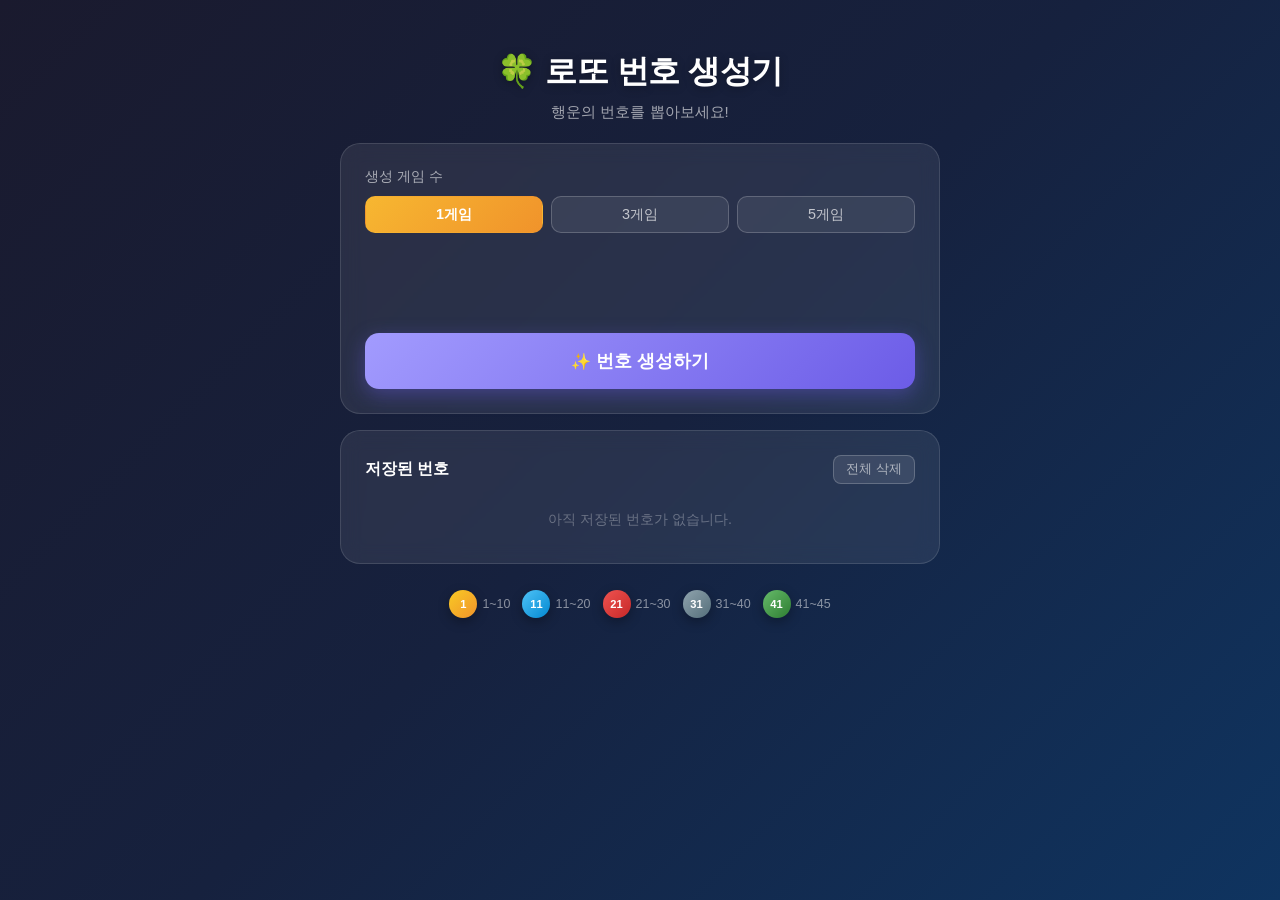
==== index.html @ 77b5044b "Add lotto number generator web app - Korean lotto style with color-coded balls (1-10 yellow, 11-20 b" ====
<!DOCTYPE html>
<html lang="ko">
<head>
  <meta charset="utf-8">
  <meta name="viewport" content="width=device-width, initial-scale=1">
  <title>로또 번호 생성기</title>
  <link rel="stylesheet" href="style.css">
</head>
<body>
  <div class="container">
    <header>
      <h1>🍀 로또 번호 생성기</h1>
      <p class="subtitle">행운의 번호를 뽑아보세요!</p>
    </header>

    <div class="card main-card">
      <div class="round-select">
        <label for="roundCount">생성 게임 수</label>
        <div class="round-buttons">
          <button class="round-btn active" data-count="1">1게임</button>
          <button class="round-btn" data-count="3">3게임</button>
          <button class="round-btn" data-count="5">5게임</button>
        </div>
      </div>

      <div id="result-area"></div>

      <button id="generateBtn" class="generate-btn">
        <span class="btn-icon">✨</span> 번호 생성하기
      </button>
    </div>

    <div class="card history-card">
      <div class="history-header">
        <h2>저장된 번호</h2>
        <button id="clearBtn" class="clear-btn">전체 삭제</button>
      </div>
      <div id="historyArea">
        <p class="empty-msg">아직 저장된 번호가 없습니다.</p>
      </div>
    </div>

    <div class="legend">
      <span class="legend-item"><span class="ball ball-yellow">1</span> 1~10</span>
      <span class="legend-item"><span class="ball ball-blue">11</span> 11~20</span>
      <span class="legend-item"><span class="ball ball-red">21</span> 21~30</span>
      <span class="legend-item"><span class="ball ball-gray">31</span> 31~40</span>
      <span class="legend-item"><span class="ball ball-green">41</span> 41~45</span>
    </div>
  </div>

  <script src="main.js"></script>
</body>
</html>
---- style.css ----
* {
  box-sizing: border-box;
  margin: 0;
  padding: 0;
}

body {
  font-family: 'Segoe UI', 'Apple SD Gothic Neo', sans-serif;
  background: linear-gradient(135deg, #1a1a2e 0%, #16213e 50%, #0f3460 100%);
  min-height: 100vh;
  padding: 20px;
  color: #fff;
}

.container {
  max-width: 600px;
  margin: 0 auto;
}

header {
  text-align: center;
  padding: 30px 0 20px;
}

header h1 {
  font-size: 2rem;
  font-weight: 800;
  letter-spacing: -0.5px;
  text-shadow: 0 2px 10px rgba(0,0,0,0.3);
}

.subtitle {
  margin-top: 8px;
  color: rgba(255,255,255,0.6);
  font-size: 0.95rem;
}

.card {
  background: rgba(255,255,255,0.08);
  backdrop-filter: blur(10px);
  border: 1px solid rgba(255,255,255,0.12);
  border-radius: 20px;
  padding: 24px;
  margin-bottom: 16px;
}

/* 게임 수 선택 */
.round-select {
  margin-bottom: 20px;
}

.round-select label {
  display: block;
  font-size: 0.85rem;
  color: rgba(255,255,255,0.6);
  margin-bottom: 10px;
}

.round-buttons {
  display: flex;
  gap: 8px;
}

.round-btn {
  flex: 1;
  padding: 8px 0;
  background: rgba(255,255,255,0.08);
  border: 1px solid rgba(255,255,255,0.2);
  border-radius: 10px;
  color: rgba(255,255,255,0.7);
  font-size: 0.9rem;
  cursor: pointer;
  transition: all 0.2s;
}

.round-btn:hover {
  background: rgba(255,255,255,0.15);
}

.round-btn.active {
  background: linear-gradient(135deg, #f7b731, #f0932b);
  border-color: transparent;
  color: #fff;
  font-weight: 700;
}

/* 결과 영역 */
#result-area {
  min-height: 60px;
  margin-bottom: 20px;
}

.game-row {
  display: flex;
  align-items: center;
  gap: 10px;
  margin-bottom: 14px;
}

.game-label {
  font-size: 0.8rem;
  color: rgba(255,255,255,0.5);
  min-width: 36px;
}

.balls-wrap {
  display: flex;
  gap: 8px;
  flex-wrap: wrap;
}

/* 번호 공 */
.ball {
  width: 46px;
  height: 46px;
  border-radius: 50%;
  display: inline-flex;
  justify-content: center;
  align-items: center;
  font-size: 1rem;
  font-weight: 800;
  box-shadow: 0 4px 12px rgba(0,0,0,0.3);
  transition: transform 0.2s;
}

.ball:hover {
  transform: scale(1.1);
}

.ball-yellow { background: linear-gradient(135deg, #f9ca24, #f0932b); color: #fff; }
.ball-blue   { background: linear-gradient(135deg, #4fc3f7, #0288d1); color: #fff; }
.ball-red    { background: linear-gradient(135deg, #ef5350, #c62828); color: #fff; }
.ball-gray   { background: linear-gradient(135deg, #90a4ae, #546e7a); color: #fff; }
.ball-green  { background: linear-gradient(135deg, #66bb6a, #2e7d32); color: #fff; }

/* 공 등장 애니메이션 */
@keyframes popIn {
  0%   { transform: scale(0) rotate(-180deg); opacity: 0; }
  70%  { transform: scale(1.15) rotate(10deg); }
  100% { transform: scale(1) rotate(0deg); opacity: 1; }
}

.ball.animate {
  animation: popIn 0.4s ease forwards;
  opacity: 0;
}

/* 생성 버튼 */
.generate-btn {
  width: 100%;
  padding: 16px;
  background: linear-gradient(135deg, #a29bfe, #6c5ce7);
  border: none;
  border-radius: 14px;
  color: #fff;
  font-size: 1.1rem;
  font-weight: 700;
  cursor: pointer;
  transition: all 0.2s;
  box-shadow: 0 6px 20px rgba(108, 92, 231, 0.4);
}

.generate-btn:hover {
  transform: translateY(-2px);
  box-shadow: 0 8px 24px rgba(108, 92, 231, 0.55);
}

.generate-btn:active {
  transform: translateY(0);
}

.btn-icon {
  font-size: 1rem;
}

/* 저장 기록 */
.history-card h2 {
  font-size: 1rem;
  font-weight: 700;
}

.history-header {
  display: flex;
  justify-content: space-between;
  align-items: center;
  margin-bottom: 16px;
}

.clear-btn {
  background: rgba(255,255,255,0.1);
  border: 1px solid rgba(255,255,255,0.2);
  border-radius: 8px;
  color: rgba(255,255,255,0.6);
  font-size: 0.8rem;
  padding: 5px 12px;
  cursor: pointer;
  transition: all 0.2s;
}

.clear-btn:hover {
  background: rgba(255, 82, 82, 0.3);
  color: #fff;
}

.history-entry {
  padding: 12px 0;
  border-bottom: 1px solid rgba(255,255,255,0.07);
}

.history-entry:last-child {
  border-bottom: none;
}

.history-date {
  font-size: 0.75rem;
  color: rgba(255,255,255,0.35);
  margin-bottom: 8px;
}

.history-balls {
  display: flex;
  gap: 6px;
  flex-wrap: wrap;
}

.history-balls .ball {
  width: 36px;
  height: 36px;
  font-size: 0.8rem;
}

.empty-msg {
  text-align: center;
  color: rgba(255,255,255,0.3);
  font-size: 0.9rem;
  padding: 10px 0;
}

/* 범례 */
.legend {
  display: flex;
  justify-content: center;
  gap: 12px;
  flex-wrap: wrap;
  padding: 10px 0 20px;
}

.legend-item {
  display: flex;
  align-items: center;
  gap: 5px;
  font-size: 0.78rem;
  color: rgba(255,255,255,0.5);
}

.legend-item .ball {
  width: 28px;
  height: 28px;
  font-size: 0.7rem;
}

@media (max-width: 480px) {
  header h1 { font-size: 1.6rem; }
  .ball { width: 40px; height: 40px; font-size: 0.9rem; }
  .balls-wrap { gap: 6px; }
}
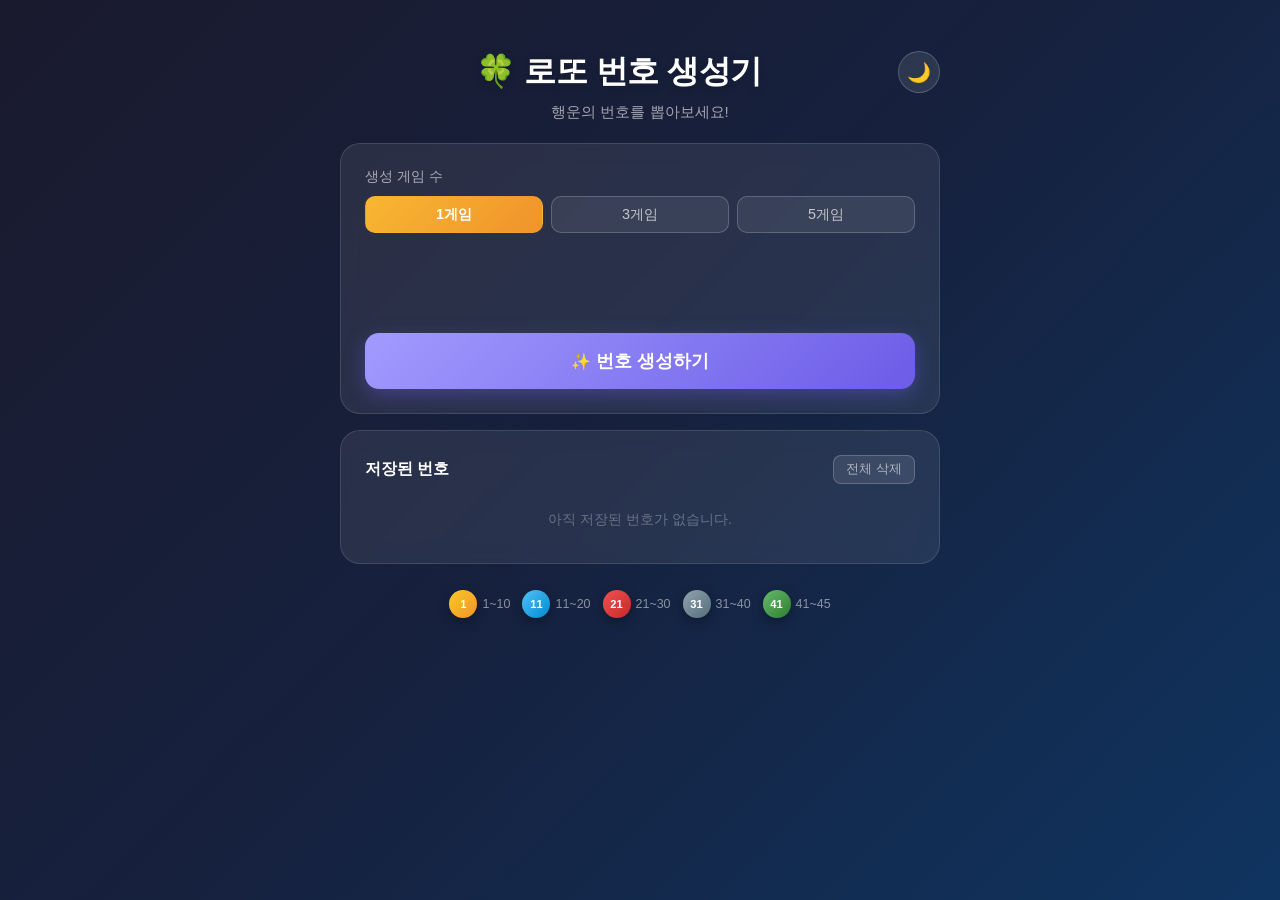
==== commit 4d113869: "Add dark/light mode toggle with persistent preference - Theme toggle button (🌙/☀️) in header - CSS c" ====
--- a/index.html
+++ b/index.html
@@ -9,7 +9,11 @@
 <body>
   <div class="container">
     <header>
-      <h1>🍀 로또 번호 생성기</h1>
+      <div class="header-top">
+        <div></div>
+        <h1>🍀 로또 번호 생성기</h1>
+        <button id="themeToggle" class="theme-toggle" aria-label="테마 전환">🌙</button>
+      </div>
       <p class="subtitle">행운의 번호를 뽑아보세요!</p>
     </header>
 
--- a/style.css
+++ b/style.css
@@ -4,12 +4,57 @@
   padding: 0;
 }
 
+/* ── 다크 모드 (기본) ── */
+:root {
+  --bg-gradient: linear-gradient(135deg, #1a1a2e 0%, #16213e 50%, #0f3460 100%);
+  --text-color: #fff;
+  --text-muted: rgba(255,255,255,0.6);
+  --text-faint: rgba(255,255,255,0.35);
+  --card-bg: rgba(255,255,255,0.08);
+  --card-border: rgba(255,255,255,0.12);
+  --round-btn-bg: rgba(255,255,255,0.08);
+  --round-btn-border: rgba(255,255,255,0.2);
+  --round-btn-color: rgba(255,255,255,0.7);
+  --round-btn-hover: rgba(255,255,255,0.15);
+  --clear-btn-bg: rgba(255,255,255,0.1);
+  --clear-btn-border: rgba(255,255,255,0.2);
+  --clear-btn-color: rgba(255,255,255,0.6);
+  --history-border: rgba(255,255,255,0.07);
+  --empty-color: rgba(255,255,255,0.3);
+  --legend-color: rgba(255,255,255,0.5);
+  --theme-btn-bg: rgba(255,255,255,0.1);
+  --theme-btn-border: rgba(255,255,255,0.2);
+}
+
+/* ── 라이트 모드 ── */
+body.light {
+  --bg-gradient: linear-gradient(135deg, #e8eaf6 0%, #e3f2fd 50%, #f3e5f5 100%);
+  --text-color: #1a1a2e;
+  --text-muted: rgba(0,0,0,0.55);
+  --text-faint: rgba(0,0,0,0.35);
+  --card-bg: rgba(255,255,255,0.75);
+  --card-border: rgba(0,0,0,0.08);
+  --round-btn-bg: rgba(0,0,0,0.05);
+  --round-btn-border: rgba(0,0,0,0.15);
+  --round-btn-color: rgba(0,0,0,0.65);
+  --round-btn-hover: rgba(0,0,0,0.1);
+  --clear-btn-bg: rgba(0,0,0,0.05);
+  --clear-btn-border: rgba(0,0,0,0.15);
+  --clear-btn-color: rgba(0,0,0,0.5);
+  --history-border: rgba(0,0,0,0.07);
+  --empty-color: rgba(0,0,0,0.3);
+  --legend-color: rgba(0,0,0,0.5);
+  --theme-btn-bg: rgba(0,0,0,0.07);
+  --theme-btn-border: rgba(0,0,0,0.15);
+}
+
 body {
   font-family: 'Segoe UI', 'Apple SD Gothic Neo', sans-serif;
-  background: linear-gradient(135deg, #1a1a2e 0%, #16213e 50%, #0f3460 100%);
+  background: var(--bg-gradient);
   min-height: 100vh;
   padding: 20px;
-  color: #fff;
+  color: var(--text-color);
+  transition: background 0.35s, color 0.35s;
 }
 
 .container {
@@ -20,28 +65,55 @@
 header {
   text-align: center;
   padding: 30px 0 20px;
+}
+
+/* 헤더 상단 레이아웃 */
+.header-top {
+  display: flex;
+  align-items: center;
+  justify-content: space-between;
 }
 
 header h1 {
   font-size: 2rem;
   font-weight: 800;
   letter-spacing: -0.5px;
-  text-shadow: 0 2px 10px rgba(0,0,0,0.3);
+  text-shadow: 0 2px 10px rgba(0,0,0,0.2);
+}
+
+/* 테마 토글 버튼 */
+.theme-toggle {
+  width: 42px;
+  height: 42px;
+  border-radius: 50%;
+  border: 1px solid var(--theme-btn-border);
+  background: var(--theme-btn-bg);
+  font-size: 1.2rem;
+  cursor: pointer;
+  display: flex;
+  align-items: center;
+  justify-content: center;
+  transition: background 0.2s, transform 0.2s;
+}
+
+.theme-toggle:hover {
+  transform: rotate(20deg) scale(1.1);
 }
 
 .subtitle {
   margin-top: 8px;
-  color: rgba(255,255,255,0.6);
+  color: var(--text-muted);
   font-size: 0.95rem;
 }
 
 .card {
-  background: rgba(255,255,255,0.08);
+  background: var(--card-bg);
   backdrop-filter: blur(10px);
-  border: 1px solid rgba(255,255,255,0.12);
+  border: 1px solid var(--card-border);
   border-radius: 20px;
   padding: 24px;
   margin-bottom: 16px;
+  transition: background 0.35s, border-color 0.35s;
 }
 
 /* 게임 수 선택 */
@@ -52,7 +124,7 @@
 .round-select label {
   display: block;
   font-size: 0.85rem;
-  color: rgba(255,255,255,0.6);
+  color: var(--text-muted);
   margin-bottom: 10px;
 }
 
@@ -64,17 +136,17 @@
 .round-btn {
   flex: 1;
   padding: 8px 0;
-  background: rgba(255,255,255,0.08);
-  border: 1px solid rgba(255,255,255,0.2);
+  background: var(--round-btn-bg);
+  border: 1px solid var(--round-btn-border);
   border-radius: 10px;
-  color: rgba(255,255,255,0.7);
+  color: var(--round-btn-color);
   font-size: 0.9rem;
   cursor: pointer;
   transition: all 0.2s;
 }
 
 .round-btn:hover {
-  background: rgba(255,255,255,0.15);
+  background: var(--round-btn-hover);
 }
 
 .round-btn.active {
@@ -99,7 +171,7 @@
 
 .game-label {
   font-size: 0.8rem;
-  color: rgba(255,255,255,0.5);
+  color: var(--text-muted);
   min-width: 36px;
 }
 
@@ -187,10 +259,10 @@
 }
 
 .clear-btn {
-  background: rgba(255,255,255,0.1);
-  border: 1px solid rgba(255,255,255,0.2);
+  background: var(--clear-btn-bg);
+  border: 1px solid var(--clear-btn-border);
   border-radius: 8px;
-  color: rgba(255,255,255,0.6);
+  color: var(--clear-btn-color);
   font-size: 0.8rem;
   padding: 5px 12px;
   cursor: pointer;
@@ -204,7 +276,7 @@
 
 .history-entry {
   padding: 12px 0;
-  border-bottom: 1px solid rgba(255,255,255,0.07);
+  border-bottom: 1px solid var(--history-border);
 }
 
 .history-entry:last-child {
@@ -213,7 +285,7 @@
 
 .history-date {
   font-size: 0.75rem;
-  color: rgba(255,255,255,0.35);
+  color: var(--text-faint);
   margin-bottom: 8px;
 }
 
@@ -231,7 +303,7 @@
 
 .empty-msg {
   text-align: center;
-  color: rgba(255,255,255,0.3);
+  color: var(--empty-color);
   font-size: 0.9rem;
   padding: 10px 0;
 }
@@ -250,7 +322,7 @@
   align-items: center;
   gap: 5px;
   font-size: 0.78rem;
-  color: rgba(255,255,255,0.5);
+  color: var(--legend-color);
 }
 
 .legend-item .ball {
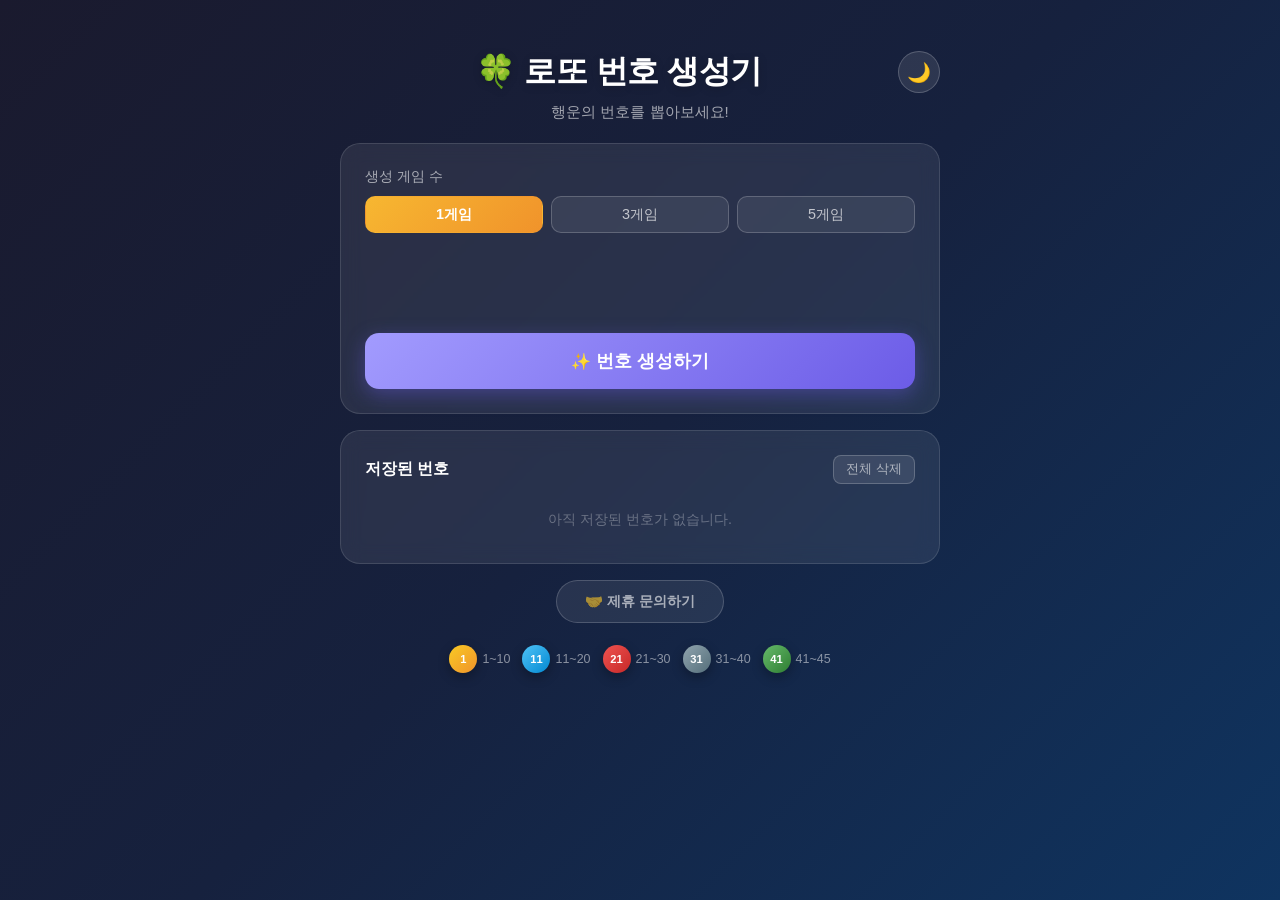
==== commit 5a069050: "Add contact page link button on main page Co-Authored-By: Claude Sonnet 4.6 <noreply@anthropic.com>" ====
--- a/index.html
+++ b/index.html
@@ -44,6 +44,10 @@
       </div>
     </div>
 
+    <div class="contact-link">
+      <a href="contact.html" class="contact-btn">🤝 제휴 문의하기</a>
+    </div>
+
     <div class="legend">
       <span class="legend-item"><span class="ball ball-yellow">1</span> 1~10</span>
       <span class="legend-item"><span class="ball ball-blue">11</span> 11~20</span>
--- a/style.css
+++ b/style.css
@@ -308,6 +308,30 @@
   padding: 10px 0;
 }
 
+/* 제휴 문의 버튼 */
+.contact-link {
+  text-align: center;
+  margin-bottom: 12px;
+}
+
+.contact-btn {
+  display: inline-block;
+  padding: 11px 28px;
+  background: rgba(255,255,255,0.08);
+  border: 1px solid rgba(255,255,255,0.18);
+  border-radius: 30px;
+  color: var(--text-muted);
+  font-size: 0.9rem;
+  font-weight: 600;
+  text-decoration: none;
+  transition: all 0.2s;
+}
+
+.contact-btn:hover {
+  background: rgba(255,255,255,0.15);
+  color: var(--text-color);
+}
+
 /* 범례 */
 .legend {
   display: flex;
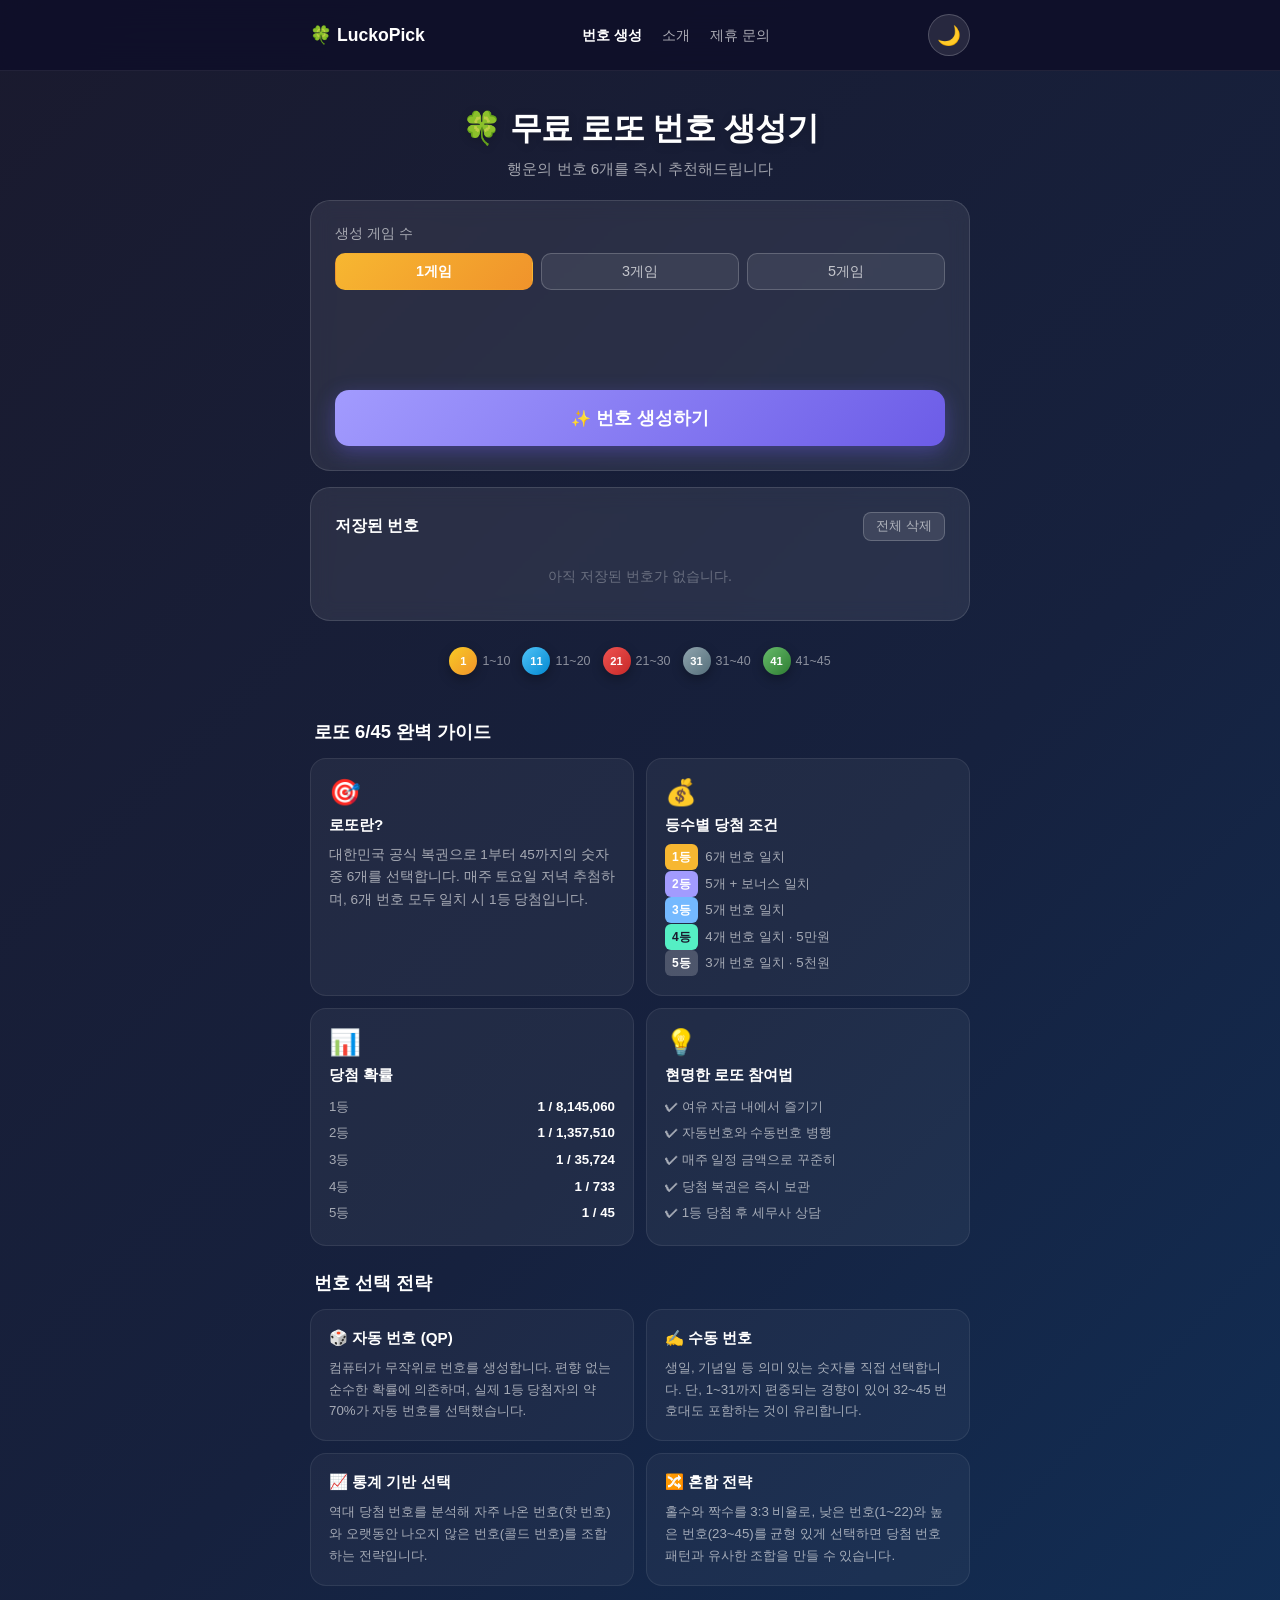
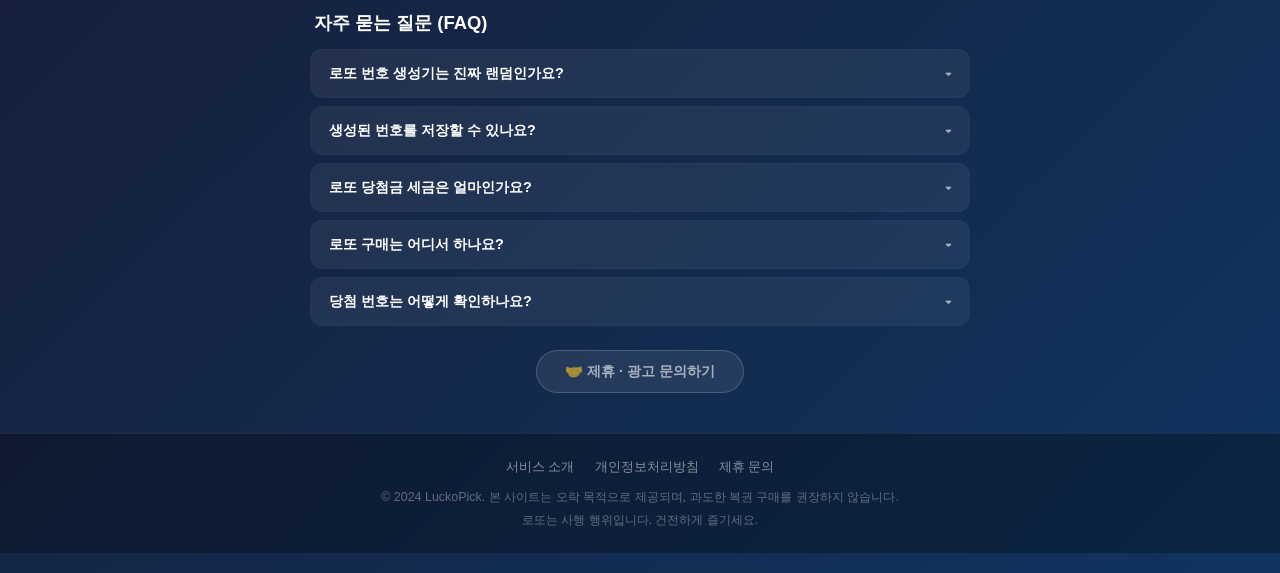
==== commit fd23bfd8: "Rebuild site for AdSense quality standards New pages: - about.html: service introduction with featur" ====
--- a/index.html
+++ b/index.html
@@ -3,37 +3,54 @@
 <head>
   <meta charset="utf-8">
   <meta name="viewport" content="width=device-width, initial-scale=1">
-  <title>로또 번호 생성기</title>
+  <title>로또 번호 생성기 | LuckoPick - 무료 로또 번호 추천</title>
+  <meta name="description" content="무료 로또 번호 생성기. 1~45 사이 6개 번호를 랜덤으로 추천해드립니다. 당첨 통계, 번호 분석 등 다양한 정보를 제공합니다.">
+  <meta name="keywords" content="로또번호생성기, 로또번호추천, 로또번호자동생성, 무료로또, 로또당첨">
+  <meta name="google-adsense-account" content="ca-pub-3804672818794916">
+  <script async src="https://pagead2.googlesyndication.com/pagead/js/adsbygoogle.js?client=ca-pub-3804672818794916"
+     crossorigin="anonymous"></script>
   <link rel="stylesheet" href="style.css">
 </head>
 <body>
+
+  <!-- 네비게이션 -->
+  <nav class="navbar">
+    <div class="nav-inner">
+      <a href="index.html" class="logo">🍀 LuckoPick</a>
+      <div class="nav-links">
+        <a href="index.html" class="active">번호 생성</a>
+        <a href="about.html">소개</a>
+        <a href="contact.html">제휴 문의</a>
+      </div>
+      <button class="theme-toggle" id="themeToggle" aria-label="테마 전환">🌙</button>
+    </div>
+  </nav>
+
   <div class="container">
-    <header>
-      <div class="header-top">
-        <div></div>
-        <h1>🍀 로또 번호 생성기</h1>
-        <button id="themeToggle" class="theme-toggle" aria-label="테마 전환">🌙</button>
-      </div>
-      <p class="subtitle">행운의 번호를 뽑아보세요!</p>
+
+    <!-- 히어로 -->
+    <header class="hero">
+      <h1>🍀 무료 로또 번호 생성기</h1>
+      <p class="subtitle">행운의 번호 6개를 즉시 추천해드립니다</p>
     </header>
 
+    <!-- 번호 생성 카드 -->
     <div class="card main-card">
       <div class="round-select">
-        <label for="roundCount">생성 게임 수</label>
+        <label>생성 게임 수</label>
         <div class="round-buttons">
           <button class="round-btn active" data-count="1">1게임</button>
           <button class="round-btn" data-count="3">3게임</button>
           <button class="round-btn" data-count="5">5게임</button>
         </div>
       </div>
-
       <div id="result-area"></div>
-
       <button id="generateBtn" class="generate-btn">
         <span class="btn-icon">✨</span> 번호 생성하기
       </button>
     </div>
 
+    <!-- 저장된 번호 -->
     <div class="card history-card">
       <div class="history-header">
         <h2>저장된 번호</h2>
@@ -44,10 +61,7 @@
       </div>
     </div>
 
-    <div class="contact-link">
-      <a href="contact.html" class="contact-btn">🤝 제휴 문의하기</a>
-    </div>
-
+    <!-- 색상 범례 -->
     <div class="legend">
       <span class="legend-item"><span class="ball ball-yellow">1</span> 1~10</span>
       <span class="legend-item"><span class="ball ball-blue">11</span> 11~20</span>
@@ -55,7 +69,121 @@
       <span class="legend-item"><span class="ball ball-gray">31</span> 31~40</span>
       <span class="legend-item"><span class="ball ball-green">41</span> 41~45</span>
     </div>
+
+    <!-- 로또 안내 콘텐츠 -->
+    <section class="info-section">
+      <h2 class="section-title">로또 6/45 완벽 가이드</h2>
+      <div class="info-grid">
+        <div class="info-card">
+          <div class="info-icon">🎯</div>
+          <h3>로또란?</h3>
+          <p>대한민국 공식 복권으로 1부터 45까지의 숫자 중 6개를 선택합니다. 매주 토요일 저녁 추첨하며, 6개 번호 모두 일치 시 1등 당첨입니다.</p>
+        </div>
+        <div class="info-card">
+          <div class="info-icon">💰</div>
+          <h3>등수별 당첨 조건</h3>
+          <ul class="prize-list">
+            <li><span class="prize-rank rank-1">1등</span> 6개 번호 일치</li>
+            <li><span class="prize-rank rank-2">2등</span> 5개 + 보너스 일치</li>
+            <li><span class="prize-rank rank-3">3등</span> 5개 번호 일치</li>
+            <li><span class="prize-rank rank-4">4등</span> 4개 번호 일치 · 5만원</li>
+            <li><span class="prize-rank rank-5">5등</span> 3개 번호 일치 · 5천원</li>
+          </ul>
+        </div>
+        <div class="info-card">
+          <div class="info-icon">📊</div>
+          <h3>당첨 확률</h3>
+          <ul class="prob-list">
+            <li>1등 <strong>1 / 8,145,060</strong></li>
+            <li>2등 <strong>1 / 1,357,510</strong></li>
+            <li>3등 <strong>1 / 35,724</strong></li>
+            <li>4등 <strong>1 / 733</strong></li>
+            <li>5등 <strong>1 / 45</strong></li>
+          </ul>
+        </div>
+        <div class="info-card">
+          <div class="info-icon">💡</div>
+          <h3>현명한 로또 참여법</h3>
+          <ul class="tip-list">
+            <li>✔ 여유 자금 내에서 즐기기</li>
+            <li>✔ 자동번호와 수동번호 병행</li>
+            <li>✔ 매주 일정 금액으로 꾸준히</li>
+            <li>✔ 당첨 복권은 즉시 보관</li>
+            <li>✔ 1등 당첨 후 세무사 상담</li>
+          </ul>
+        </div>
+      </div>
+    </section>
+
+    <!-- 번호 선택 전략 -->
+    <section class="info-section">
+      <h2 class="section-title">번호 선택 전략</h2>
+      <div class="strategy-grid">
+        <div class="strategy-card">
+          <h3>🎲 자동 번호 (QP)</h3>
+          <p>컴퓨터가 무작위로 번호를 생성합니다. 편향 없는 순수한 확률에 의존하며, 실제 1등 당첨자의 약 70%가 자동 번호를 선택했습니다.</p>
+        </div>
+        <div class="strategy-card">
+          <h3>✍️ 수동 번호</h3>
+          <p>생일, 기념일 등 의미 있는 숫자를 직접 선택합니다. 단, 1~31까지 편중되는 경향이 있어 32~45 번호대도 포함하는 것이 유리합니다.</p>
+        </div>
+        <div class="strategy-card">
+          <h3>📈 통계 기반 선택</h3>
+          <p>역대 당첨 번호를 분석해 자주 나온 번호(핫 번호)와 오랫동안 나오지 않은 번호(콜드 번호)를 조합하는 전략입니다.</p>
+        </div>
+        <div class="strategy-card">
+          <h3>🔀 혼합 전략</h3>
+          <p>홀수와 짝수를 3:3 비율로, 낮은 번호(1~22)와 높은 번호(23~45)를 균형 있게 선택하면 당첨 번호 패턴과 유사한 조합을 만들 수 있습니다.</p>
+        </div>
+      </div>
+    </section>
+
+    <!-- 자주 묻는 질문 -->
+    <section class="info-section">
+      <h2 class="section-title">자주 묻는 질문 (FAQ)</h2>
+      <div class="faq-list">
+        <div class="faq-item">
+          <button class="faq-q">로또 번호 생성기는 진짜 랜덤인가요?</button>
+          <div class="faq-a">네, JavaScript의 <code>Math.random()</code>을 활용한 의사난수(pseudo-random) 알고리즘으로 생성됩니다. 어떤 번호도 다른 번호보다 유리하지 않으며, 매 생성 시 완전히 독립적으로 작동합니다.</div>
+        </div>
+        <div class="faq-item">
+          <button class="faq-q">생성된 번호를 저장할 수 있나요?</button>
+          <div class="faq-a">번호를 생성하면 자동으로 기기 내 저장(localStorage)됩니다. 브라우저를 닫아도 최대 20회까지 기록이 유지되며, '전체 삭제' 버튼으로 초기화할 수 있습니다.</div>
+        </div>
+        <div class="faq-item">
+          <button class="faq-q">로또 당첨금 세금은 얼마인가요?</button>
+          <div class="faq-a">3억 원 이하 당첨금은 22%(지방세 포함), 3억 원 초과분은 33%의 세금이 부과됩니다. 예를 들어 20억 원 당첨 시 실수령액은 약 13.1억 원입니다.</div>
+        </div>
+        <div class="faq-item">
+          <button class="faq-q">로또 구매는 어디서 하나요?</button>
+          <div class="faq-a">전국 로또 판매점 또는 동행복권 공식 앱/웹사이트(dhlottery.co.kr)에서 구매할 수 있습니다. 온라인 구매는 본인 인증 후 이용 가능합니다.</div>
+        </div>
+        <div class="faq-item">
+          <button class="faq-q">당첨 번호는 어떻게 확인하나요?</button>
+          <div class="faq-a">매주 토요일 오후 8시 35분 MBC 생방송 및 동행복권 공식 채널에서 추첨합니다. 동행복권 앱에서 QR코드로 즉시 확인도 가능합니다.</div>
+        </div>
+      </div>
+    </section>
+
+    <!-- 제휴 배너 -->
+    <div class="contact-link">
+      <a href="contact.html" class="contact-btn">🤝 제휴 · 광고 문의하기</a>
+    </div>
+
   </div>
+
+  <!-- 푸터 -->
+  <footer class="footer">
+    <div class="footer-inner">
+      <div class="footer-links">
+        <a href="about.html">서비스 소개</a>
+        <a href="privacy.html">개인정보처리방침</a>
+        <a href="contact.html">제휴 문의</a>
+      </div>
+      <p class="footer-copy">© 2024 LuckoPick. 본 사이트는 오락 목적으로 제공되며, 과도한 복권 구매를 권장하지 않습니다.</p>
+      <p class="footer-disclaimer">로또는 사행 행위입니다. 건전하게 즐기세요.</p>
+    </div>
+  </footer>
 
   <script src="main.js"></script>
 </body>
--- a/style.css
+++ b/style.css
@@ -24,6 +24,20 @@
   --legend-color: rgba(255,255,255,0.5);
   --theme-btn-bg: rgba(255,255,255,0.1);
   --theme-btn-border: rgba(255,255,255,0.2);
+  --nav-bg: rgba(15,15,40,0.85);
+  --nav-border: rgba(255,255,255,0.08);
+  --nav-link: rgba(255,255,255,0.65);
+  --nav-active: #fff;
+  --info-card-bg: rgba(255,255,255,0.05);
+  --info-card-border: rgba(255,255,255,0.08);
+  --faq-q-bg: rgba(255,255,255,0.06);
+  --faq-q-hover: rgba(255,255,255,0.1);
+  --faq-a-bg: rgba(255,255,255,0.03);
+  --footer-bg: rgba(0,0,0,0.3);
+  --footer-border: rgba(255,255,255,0.07);
+  --footer-link: rgba(255,255,255,0.5);
+  --strategy-bg: rgba(255,255,255,0.04);
+  --strategy-border: rgba(255,255,255,0.08);
 }
 
 /* ── 라이트 모드 ── */
@@ -46,13 +60,27 @@
   --legend-color: rgba(0,0,0,0.5);
   --theme-btn-bg: rgba(0,0,0,0.07);
   --theme-btn-border: rgba(0,0,0,0.15);
+  --nav-bg: rgba(255,255,255,0.9);
+  --nav-border: rgba(0,0,0,0.08);
+  --nav-link: rgba(0,0,0,0.55);
+  --nav-active: #1a1a2e;
+  --info-card-bg: rgba(255,255,255,0.7);
+  --info-card-border: rgba(0,0,0,0.07);
+  --faq-q-bg: rgba(0,0,0,0.04);
+  --faq-q-hover: rgba(0,0,0,0.08);
+  --faq-a-bg: rgba(0,0,0,0.02);
+  --footer-bg: rgba(0,0,0,0.06);
+  --footer-border: rgba(0,0,0,0.08);
+  --footer-link: rgba(0,0,0,0.45);
+  --strategy-bg: rgba(255,255,255,0.6);
+  --strategy-border: rgba(0,0,0,0.07);
 }
 
 body {
   font-family: 'Segoe UI', 'Apple SD Gothic Neo', sans-serif;
   background: var(--bg-gradient);
   min-height: 100vh;
-  padding: 20px;
+  padding: 0 0 20px;
   color: var(--text-color);
   transition: background 0.35s, color 0.35s;
 }
@@ -60,6 +88,7 @@
 .container {
   max-width: 600px;
   margin: 0 auto;
+  padding: 0 20px;
 }
 
 header {
@@ -355,8 +384,321 @@
   font-size: 0.7rem;
 }
 
+/* ── 네비게이션 ── */
+.navbar {
+  position: sticky;
+  top: 0;
+  z-index: 100;
+  background: var(--nav-bg);
+  border-bottom: 1px solid var(--nav-border);
+  backdrop-filter: blur(16px);
+  transition: background 0.35s;
+}
+
+.nav-inner {
+  max-width: 700px;
+  margin: 0 auto;
+  display: flex;
+  align-items: center;
+  justify-content: space-between;
+  padding: 14px 20px;
+}
+
+.logo {
+  font-size: 1.1rem;
+  font-weight: 800;
+  color: var(--text-color);
+  text-decoration: none;
+}
+
+.nav-links {
+  display: flex;
+  gap: 20px;
+}
+
+.nav-links a {
+  color: var(--nav-link);
+  text-decoration: none;
+  font-size: 0.9rem;
+  font-weight: 500;
+  transition: color 0.2s;
+}
+
+.nav-links a:hover,
+.nav-links a.active {
+  color: var(--nav-active);
+  font-weight: 700;
+}
+
+/* ── 히어로 ── */
+.hero {
+  text-align: center;
+  padding: 36px 0 20px;
+}
+
+.hero h1 {
+  font-size: 2rem;
+  font-weight: 800;
+  letter-spacing: -0.5px;
+}
+
+/* ── 콘텐츠 섹션 ── */
+.info-section {
+  margin: 24px 0;
+}
+
+.section-title {
+  font-size: 1.15rem;
+  font-weight: 800;
+  margin-bottom: 14px;
+  padding-left: 4px;
+}
+
+.info-grid {
+  display: grid;
+  grid-template-columns: 1fr 1fr;
+  gap: 12px;
+}
+
+.info-card {
+  background: var(--info-card-bg);
+  border: 1px solid var(--info-card-border);
+  border-radius: 16px;
+  padding: 18px;
+  transition: background 0.35s;
+}
+
+.info-icon {
+  font-size: 1.6rem;
+  margin-bottom: 8px;
+}
+
+.info-card h3 {
+  font-size: 0.95rem;
+  font-weight: 700;
+  margin-bottom: 8px;
+}
+
+.info-card p {
+  font-size: 0.85rem;
+  color: var(--text-muted);
+  line-height: 1.65;
+}
+
+/* 등수 리스트 */
+.prize-list, .prob-list, .tip-list {
+  list-style: none;
+  font-size: 0.83rem;
+  color: var(--text-muted);
+  line-height: 2;
+}
+
+.prize-rank {
+  display: inline-block;
+  padding: 1px 7px;
+  border-radius: 6px;
+  font-size: 0.75rem;
+  font-weight: 700;
+  margin-right: 4px;
+}
+
+.rank-1 { background: #f7b731; color: #fff; }
+.rank-2 { background: #a29bfe; color: #fff; }
+.rank-3 { background: #74b9ff; color: #fff; }
+.rank-4 { background: #55efc4; color: #1a1a2e; }
+.rank-5 { background: rgba(255,255,255,0.2); color: var(--text-color); }
+
+.prob-list li { display: flex; justify-content: space-between; }
+.prob-list strong { color: var(--text-color); }
+
+/* 전략 그리드 */
+.strategy-grid {
+  display: grid;
+  grid-template-columns: 1fr 1fr;
+  gap: 12px;
+}
+
+.strategy-card {
+  background: var(--strategy-bg);
+  border: 1px solid var(--strategy-border);
+  border-radius: 16px;
+  padding: 18px;
+  transition: background 0.35s;
+}
+
+.strategy-card h3 {
+  font-size: 0.95rem;
+  font-weight: 700;
+  margin-bottom: 8px;
+}
+
+.strategy-card p {
+  font-size: 0.83rem;
+  color: var(--text-muted);
+  line-height: 1.65;
+}
+
+/* FAQ */
+.faq-list {
+  display: flex;
+  flex-direction: column;
+  gap: 8px;
+}
+
+.faq-item {
+  border-radius: 12px;
+  overflow: hidden;
+  border: 1px solid var(--info-card-border);
+}
+
+.faq-q {
+  width: 100%;
+  text-align: left;
+  padding: 14px 18px;
+  background: var(--faq-q-bg);
+  border: none;
+  color: var(--text-color);
+  font-size: 0.9rem;
+  font-weight: 600;
+  cursor: pointer;
+  transition: background 0.2s;
+  display: flex;
+  justify-content: space-between;
+  align-items: center;
+  font-family: inherit;
+}
+
+.faq-q::after {
+  content: '▾';
+  font-size: 0.8rem;
+  color: var(--text-muted);
+  transition: transform 0.25s;
+  flex-shrink: 0;
+  margin-left: 8px;
+}
+
+.faq-q.open::after { transform: rotate(180deg); }
+
+.faq-q:hover { background: var(--faq-q-hover); }
+
+.faq-a {
+  display: none;
+  padding: 14px 18px;
+  background: var(--faq-a-bg);
+  font-size: 0.85rem;
+  color: var(--text-muted);
+  line-height: 1.7;
+}
+
+.faq-a.open { display: block; }
+.faq-a code {
+  background: rgba(162,155,254,0.2);
+  padding: 1px 5px;
+  border-radius: 4px;
+  font-size: 0.8rem;
+}
+
+/* 카드 내 콘텐츠 */
+.card-title {
+  font-size: 1rem;
+  font-weight: 700;
+  margin-bottom: 12px;
+}
+
+.card-text {
+  font-size: 0.88rem;
+  color: var(--text-muted);
+  line-height: 1.75;
+}
+
+.card-text a { color: #a29bfe; }
+
+/* 개인정보처리방침 */
+.privacy-card h2 {
+  font-size: 1rem;
+  font-weight: 700;
+  margin: 22px 0 8px;
+}
+
+.privacy-card h2:first-child { margin-top: 0; }
+
+.privacy-card h3 {
+  font-size: 0.9rem;
+  font-weight: 600;
+  margin: 14px 0 6px;
+  color: var(--text-muted);
+}
+
+.privacy-card p,
+.privacy-card li {
+  font-size: 0.87rem;
+  color: var(--text-muted);
+  line-height: 1.75;
+}
+
+.privacy-card ul {
+  padding-left: 18px;
+  margin: 6px 0;
+}
+
+.privacy-card a { color: #a29bfe; }
+
+/* ── 푸터 ── */
+.footer {
+  margin-top: 40px;
+  background: var(--footer-bg);
+  border-top: 1px solid var(--footer-border);
+  transition: background 0.35s;
+}
+
+.footer-inner {
+  max-width: 700px;
+  margin: 0 auto;
+  padding: 24px 20px;
+  text-align: center;
+}
+
+.footer-links {
+  display: flex;
+  justify-content: center;
+  gap: 20px;
+  margin-bottom: 12px;
+}
+
+.footer-links a {
+  color: var(--footer-link);
+  font-size: 0.83rem;
+  text-decoration: none;
+  transition: color 0.2s;
+}
+
+.footer-links a:hover { color: var(--text-color); }
+
+.footer-copy {
+  font-size: 0.78rem;
+  color: var(--text-faint);
+  line-height: 1.6;
+}
+
+.footer-disclaimer {
+  font-size: 0.75rem;
+  color: var(--text-faint);
+  margin-top: 4px;
+}
+
+/* 컨테이너 확장 */
+.container {
+  max-width: 700px;
+}
+
+@media (max-width: 600px) {
+  .info-grid, .strategy-grid { grid-template-columns: 1fr; }
+  .nav-links { gap: 12px; }
+  .nav-links a { font-size: 0.82rem; }
+}
+
 @media (max-width: 480px) {
-  header h1 { font-size: 1.6rem; }
+  .hero h1 { font-size: 1.6rem; }
   .ball { width: 40px; height: 40px; font-size: 0.9rem; }
   .balls-wrap { gap: 6px; }
 }
